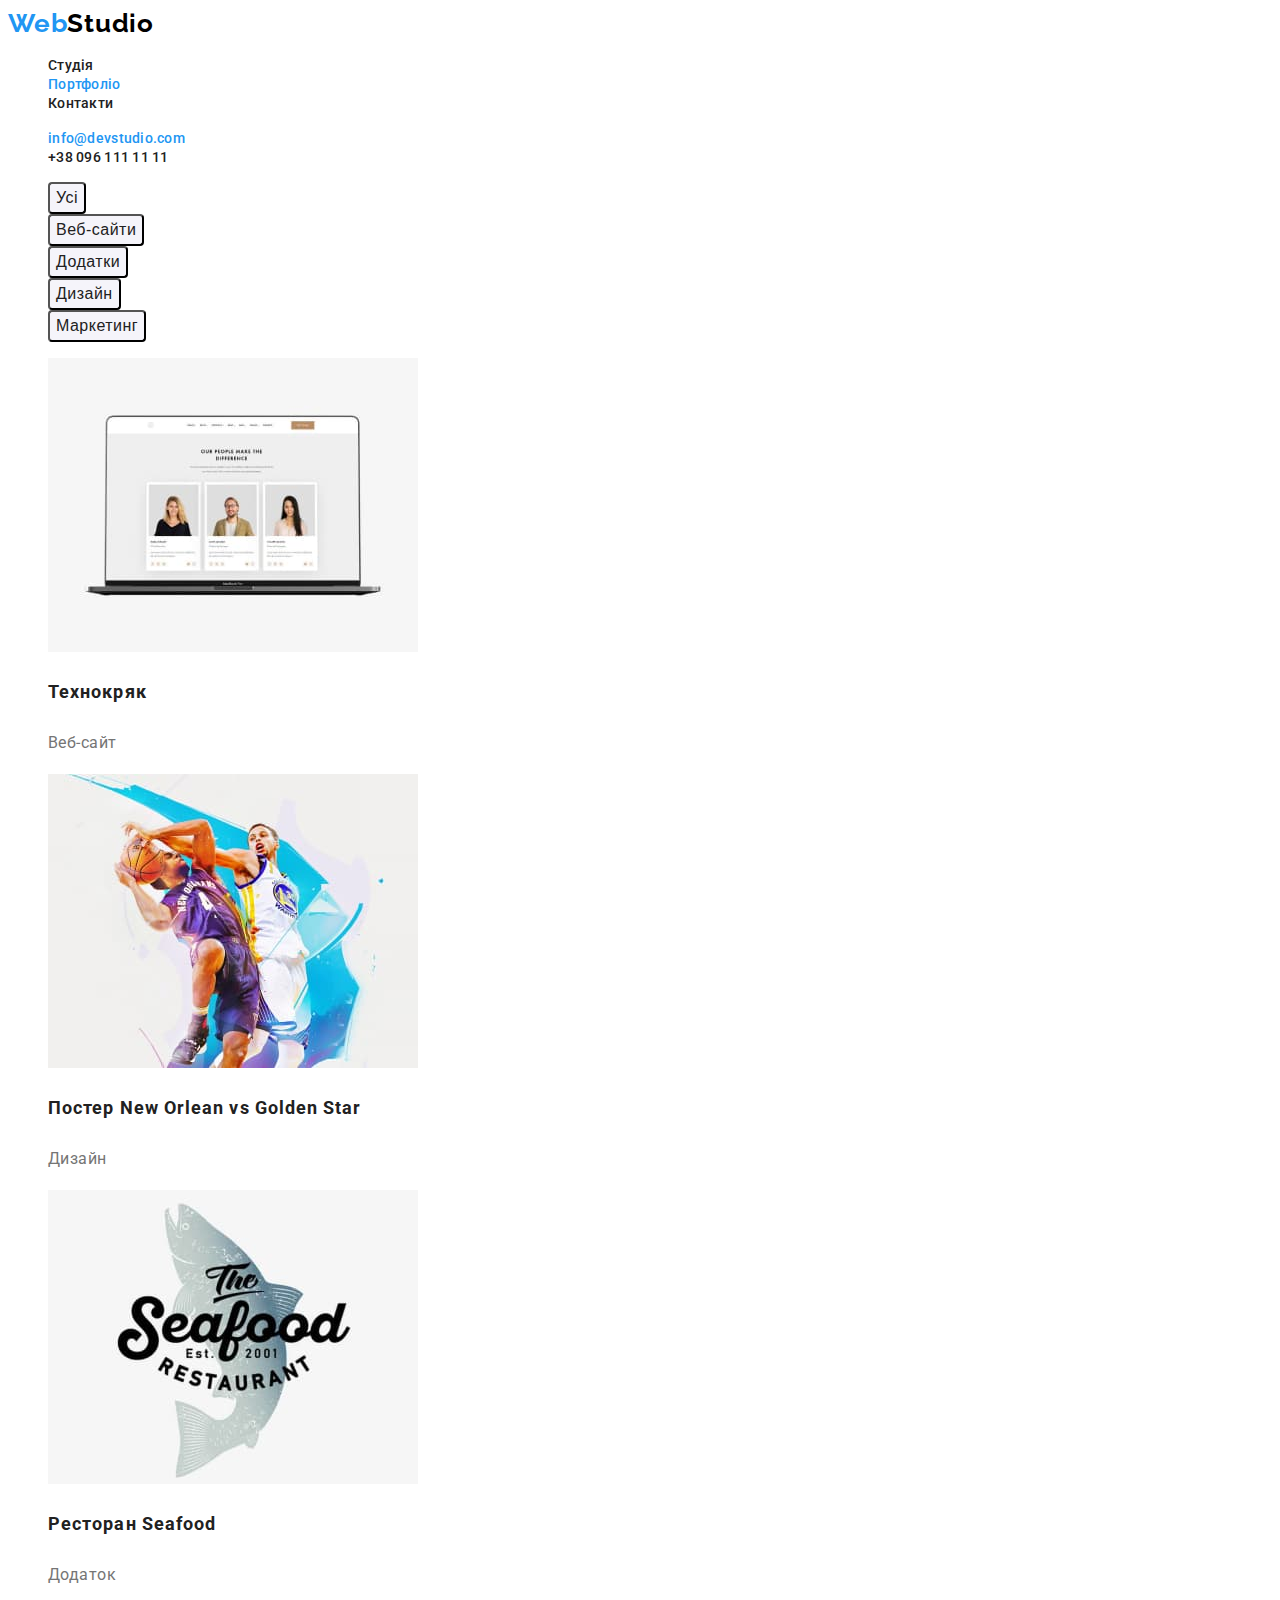
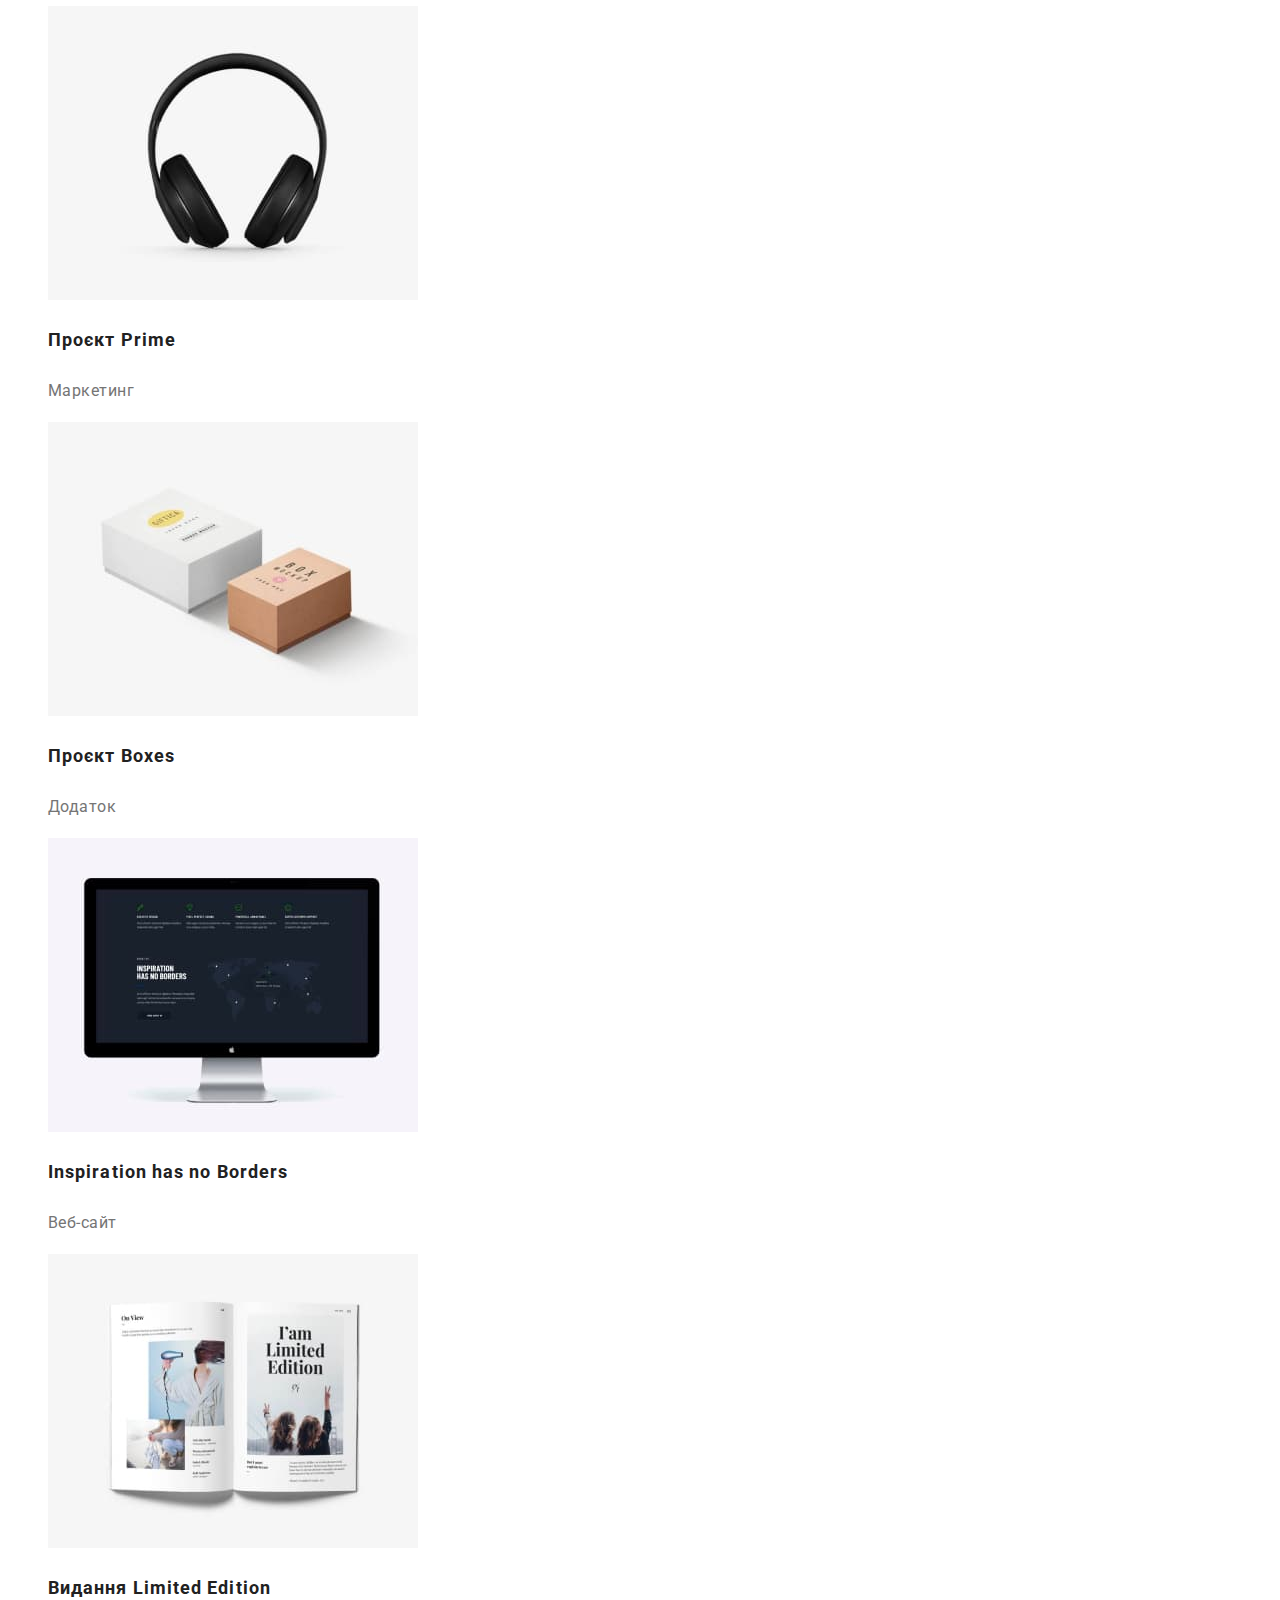
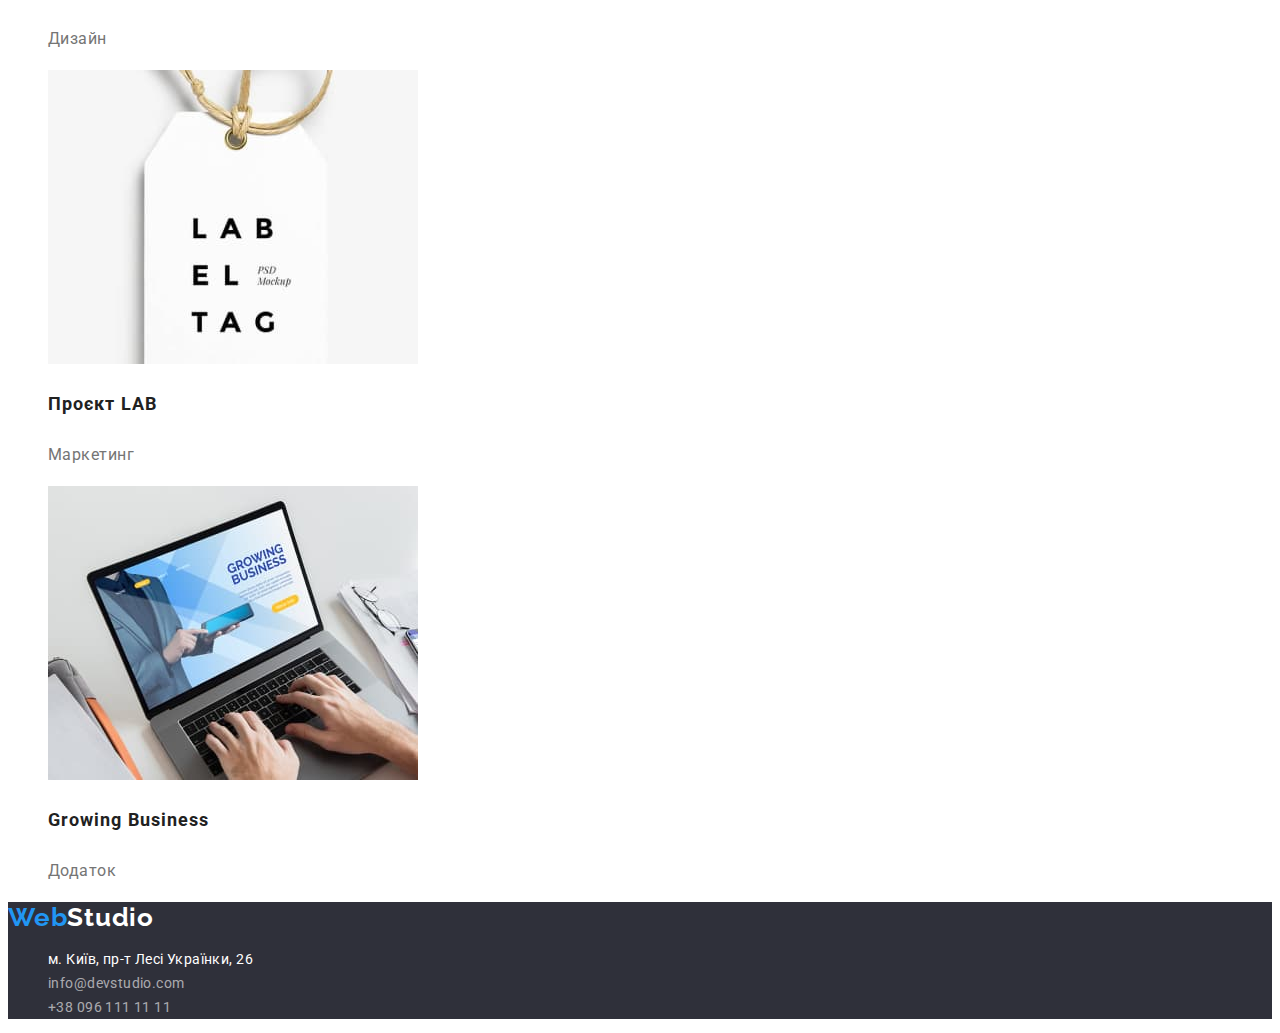
==== portfolio.html @ ca6c04b0 "1" ====
<!DOCTYPE html>
<html lang="uk">

<head>
    <meta charset="UTF-8" />
    <meta http-equiv="X-UA-Compatible" content="IE=edge" />
    <meta name="viewport" content="width=device-width, initial-scale=1.0" />
    <title lang="en">Portfolio</title>
    <link rel="stylesheet" href="./css/style.css">
    <link
        href="https://fonts.googleapis.com/css2?family=Raleway:wght@700&family=Roboto:wght@400;500;700;900&display=swap"
        rel="stylesheet">
</head>

<body class="body">
    <header>
        <!-- Верхня смуга з сторінками поштою і телефоном -->
        <nav>
            <a href="./index.html" class="web web-mod-bl link" lang="en"><span class="web-mod">Web</span>Studio</a>
            <ul class="no-marker">
                <li class="header-ul-studio"><a href="./index.html"
                        class="header-ul link">Студія</a></li>
                <li class="header-ul-portfolio "><a href="./portfolio.html" target="_blank" rel="noreferrer noopener"
                        class="header-ul header-ul-studio-email link">Портфоліо</a></li>
                <li class="header-ul-contacts"><a href="./contact" class="header-ul link">Контакти</a></li>
            </ul>
        </nav>

        <ul class="no-marker">
            <li class="header-ul-email"><a href="mailto:info@devstudio.com"
                    class="header-ul header-ul-studio-email link">info@devstudio.com</a></li>
            <li class="header-ul-tel"><a href="tel:+380961111111" class="header-ul link">+38 096 111 11 11</a></li>
        </ul>
    </header>

    <main>
        <!--Кнопки-->
        <section>
            <ul class="no-marker">
                <li>
                    <button type="button" class="buttons-portfolio"><span class="header-ul buttons-text">Усі</span></button>
                </li>

                <li>
                    <button type="button" class="buttons-portfolio"><span class="header-ul buttons-text">Веб-сайти</span></button>
                </li>

                <li>
                    <button type="button" class="buttons-portfolio"><span class="header-ul buttons-text">Додатки</span></button>
                </li>

                <li>
                    <button type="button" class="buttons-portfolio"><span class="header-ul buttons-text">Дизайн</span></button>
                </li>

                <li>
                    <button type="button" class="buttons-portfolio"><span class="header-ul buttons-text">Маркетинг</span></button>
                </li>
            </ul>

            <!--Роботи-->

            <ul class="no-marker">
                <li>
                    <img src="./images/1technokryak.jpg" alt="опис" width="370" height="294" />
                    <h3 class="h3-portfolio">Технокряк</h3>
                    <p class="p-portfolio">Веб-сайт</p>
                </li>
                <li>
                    <img src="./images/2poster.jpg" alt="" width="370" height="294" />
                    <h3 class="h3-portfolio">Постер New Orlean vs Golden Star</h3>
                    <p class="p-portfolio">Дизайн</p>
                </li>
                <li>
                    <img src="./images/3restaurant.jpg" alt="" width="370" height="294" />
                    <h3 class="h3-portfolio">Ресторан Seafood</h3>
                    <p class="p-portfolio">Додаток</p>
                </li>
                <li>
                    <img src="./images/4project.jpg" alt="" width="370" height="294" />
                    <h3 class="h3-portfolio">Проєкт Prime</h3>
                    <p class="p-portfolio">Маркетинг</p>
                </li>
                <li>
                    <img src="./images/5project2.jpg" alt="" width="370" height="294" />
                    <h3 class="h3-portfolio">Проєкт Boxes</h3>
                    <p class="p-portfolio">Додаток</p>
                </li>
                <li>
                    <img src="./images/6inspiration.jpg" alt="" width="370" height="294" />
                    <h3 class="h3-portfolio">Inspiration has no Borders</h3>
                    <p class="p-portfolio">Веб-сайт</p>
                </li>
                <li>
                    <img src="./images/7edition.jpg" alt="" width="370" height="294" />
                    <h3 class="h3-portfolio">Видання Limited Edition</h3>
                    <p class="p-portfolio">Дизайн</p>
                </li>
                <li>
                    <img src="./images/8project3.jpg" alt="" width="370" height="294" />
                    <h3 class="h3-portfolio">Проєкт LAB</h3>
                    <p class="p-portfolio">Маркетинг</p>
                </li>
                <li>
                    <img src="./images/9growingb.jpg" alt="" width="370" height="294" />
                    <h3 class="h3-portfolio">Growing Business</h3>
                    <p class="p-portfolio">Додаток</p>
                </li>
            </ul>
        </section>
    </main>

    <!--Футер, адреса, пошта, телефон-->
    <footer class="footer-all">
        <a href="./index.html" class="web web-mod-wh link" lang="en"><span class="web-mod">Web</span>Studio</a>
        <address>
            <ul class="footer-ul no-marker">
                <li>
                    <a href="https://goo.gl/maps/pK1fcHVHk3RpuPom9" target="_blank" rel="noreferrer noopener"
                        class="footer-ul-adress link">
                        м. Київ, пр-т Лесі Українки, 26
                    </a>
                </li>
                <li>
                    <a href="mailto:info@devstudio.com" class="footer-ul-email-tel link">info@devstudio.com</a>
                </li>
                <li>
                    <a href="tel:+380961111111" class="footer-ul-email-tel link">+38 096 111 11 11</a>
                </li>
            </ul>
        </address>
    </footer>
</body>

</html>
---- css/style.css ----
:root{
    --blue: #2196F3;
    --white: #FFFFFF;
    --black: rgba(0, 0, 0, 1);
    --grey: #212121;
    --lightGrey: #757575;
}
.body{
    background: var(--white);
    font-family: 'Roboto';
}


/*Без підкреслення*/
.link {
    text-decoration: none;
}

/*Мінус маркування*/
.no-marker{
    list-style-type: none;

}

/*Логотип*/
.web {
    font-family: 'Raleway';
    font-style: normal;
    font-weight: 700;
    font-size: 26px;
    line-height: 31px;
    letter-spacing: 0.03em;
}

/*Блакитна частина логотипу*/
.web-mod {
    color: var(--blue);
}

/*Чорна частина логотипу*/
.web-mod-bl {
    color: var(--black);
}

/*Біла частина логотипу*/
.web-mod-wh {
    color: rgba(255, 255, 255, 1);
}

/*Хедер списки*/
.header-ul {
    font-style: normal;
    font-weight: 500;
    font-size: 14px;
    line-height: 16px;
    letter-spacing: 0.02em;
    color: var(--grey);
}

/*Хедер студія*/
.header-ul-studio-email {
    color: var(--blue);
}


.header-ul-tel {
    color: var(--lightGrey);
}

.section-gray {
    background: #2F303A;
}
/* Ефективні рішення для вашого бізнесу */
.desigions {
    font-style: normal;
    font-weight: 900;
    font-size: 44px;
    line-height: 60px;
    text-align: center;
    letter-spacing: 0.06em;
    text-transform: uppercase;
    color: var(--white);
}
/* Кнопка */
.button-blue {
    background: var(--blue);
    box-shadow: 0px 4px 4px rgba(0, 0, 0, 0.15);
    border-radius: 4px;
}

/* Замовити послугу */
.button-text {
    font-style: normal;
    font-weight: 700;
    font-size: 16px;
    line-height: 30px;
    display: flex;
    align-items: center;
    text-align: center;
    letter-spacing: 0.06em;

    color: var(--white);
}





.visually-hidden {
    position: absolute;
    white-space: nowrap;
    width: 1px;
    height: 1px;
    overflow: hidden;
    border: 0;
    padding: 0;
    clip: rect(0 0 0 0);
    clip-path: inset(50%);
    margin: -1px;
}

.qualities{
    font-style: normal;
    font-weight: 700;
    font-size: 14px;
    line-height: 16px;
    letter-spacing: 0.03em;
    text-transform: uppercase;
    color: var(--grey);
}

.qualities-text{
    font-style: normal;
    font-weight: 400;
    font-size: 14px;
    line-height: 24px;
    letter-spacing: 0.03em;
    color: var(--lightGrey);
}

.h2-title{
    font-style: normal;
    font-weight: 700;
    font-size: 36px;
    line-height: 42px;
    text-align: center;
    letter-spacing: 0.03em;
    color: var(--grey);
}

.team-background{
    background: #F5F4FA;
}

.team{
    font-style: normal;
    font-size: 16px;
    line-height: 19px;
    text-align: center;
    letter-spacing: 0.03em;
}

.names-team{
    font-weight: 500;
    color: var(--grey);
}

.position-team{
    font-weight: 400;
    color: var(--lightGrey);
}

.footer-all{
    background: #2F303A;
}

.footer-ul{
    font-style: normal;
    font-weight: 400;
    font-size: 14px;
    line-height: 24px;
    letter-spacing: 0.03em;
}

.footer-ul-adress{
    color: var(--white);
}

.footer-ul-email-tel{
    color: rgba(255, 255, 255, 0.6);
}




.buttons-portfolio{
    background: #F5F4FA;
    border-radius: 4px;
}

.buttons-portfolio:focus{
    background: var(--blue);
}

.buttons-portfolio:hover {
    background: var(--blue);
}


.buttons-text{
    font-size: 16px;
    line-height: 26px;
    text-align: center;
    letter-spacing: 0.03em;
}

.h3-portfolio{
    font-style: normal;
    font-weight: 700;
    font-size: 18px;
    line-height: 36px;
    letter-spacing: 0.06em;
    color: var(--grey);
}

.p-portfolio{
    font-style: normal;
    font-weight: 400;
    font-size: 16px;
    line-height: 30px;
    letter-spacing: 0.03em;
    color: var(--lightGrey);
}
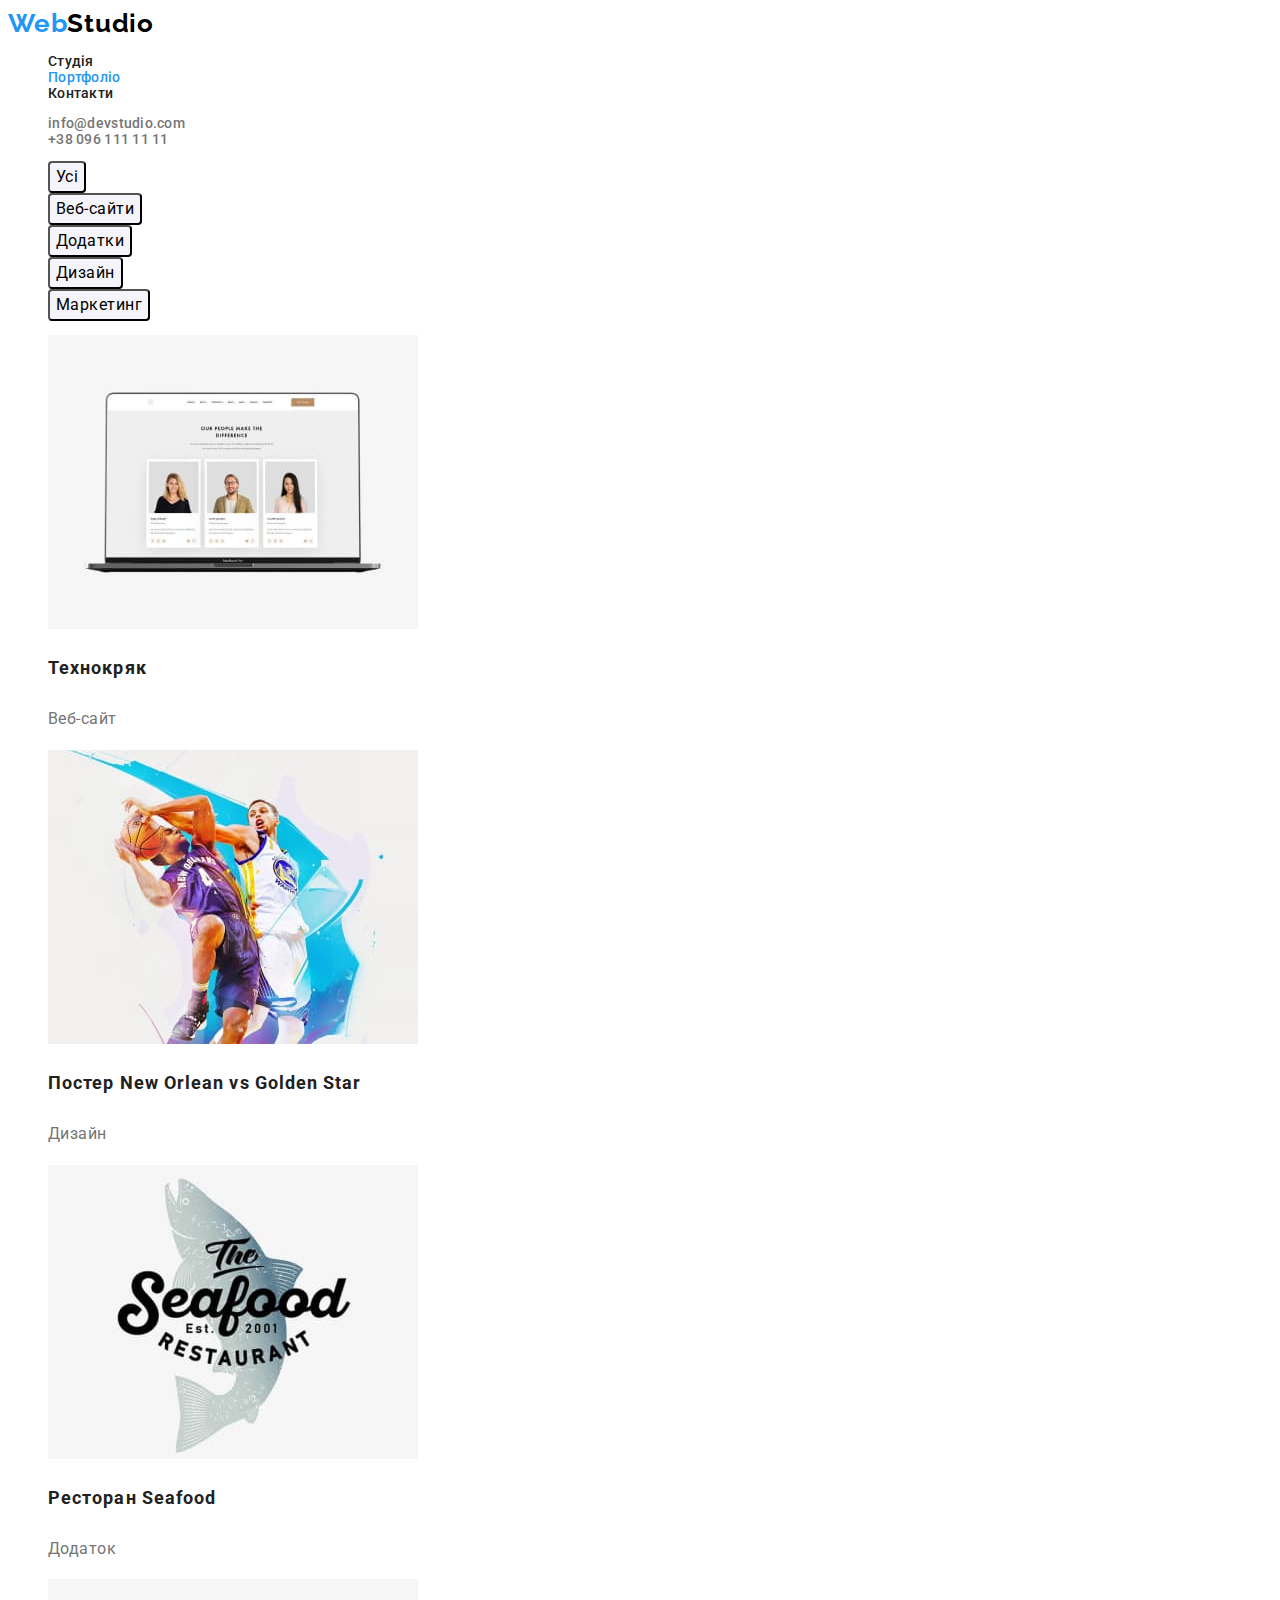
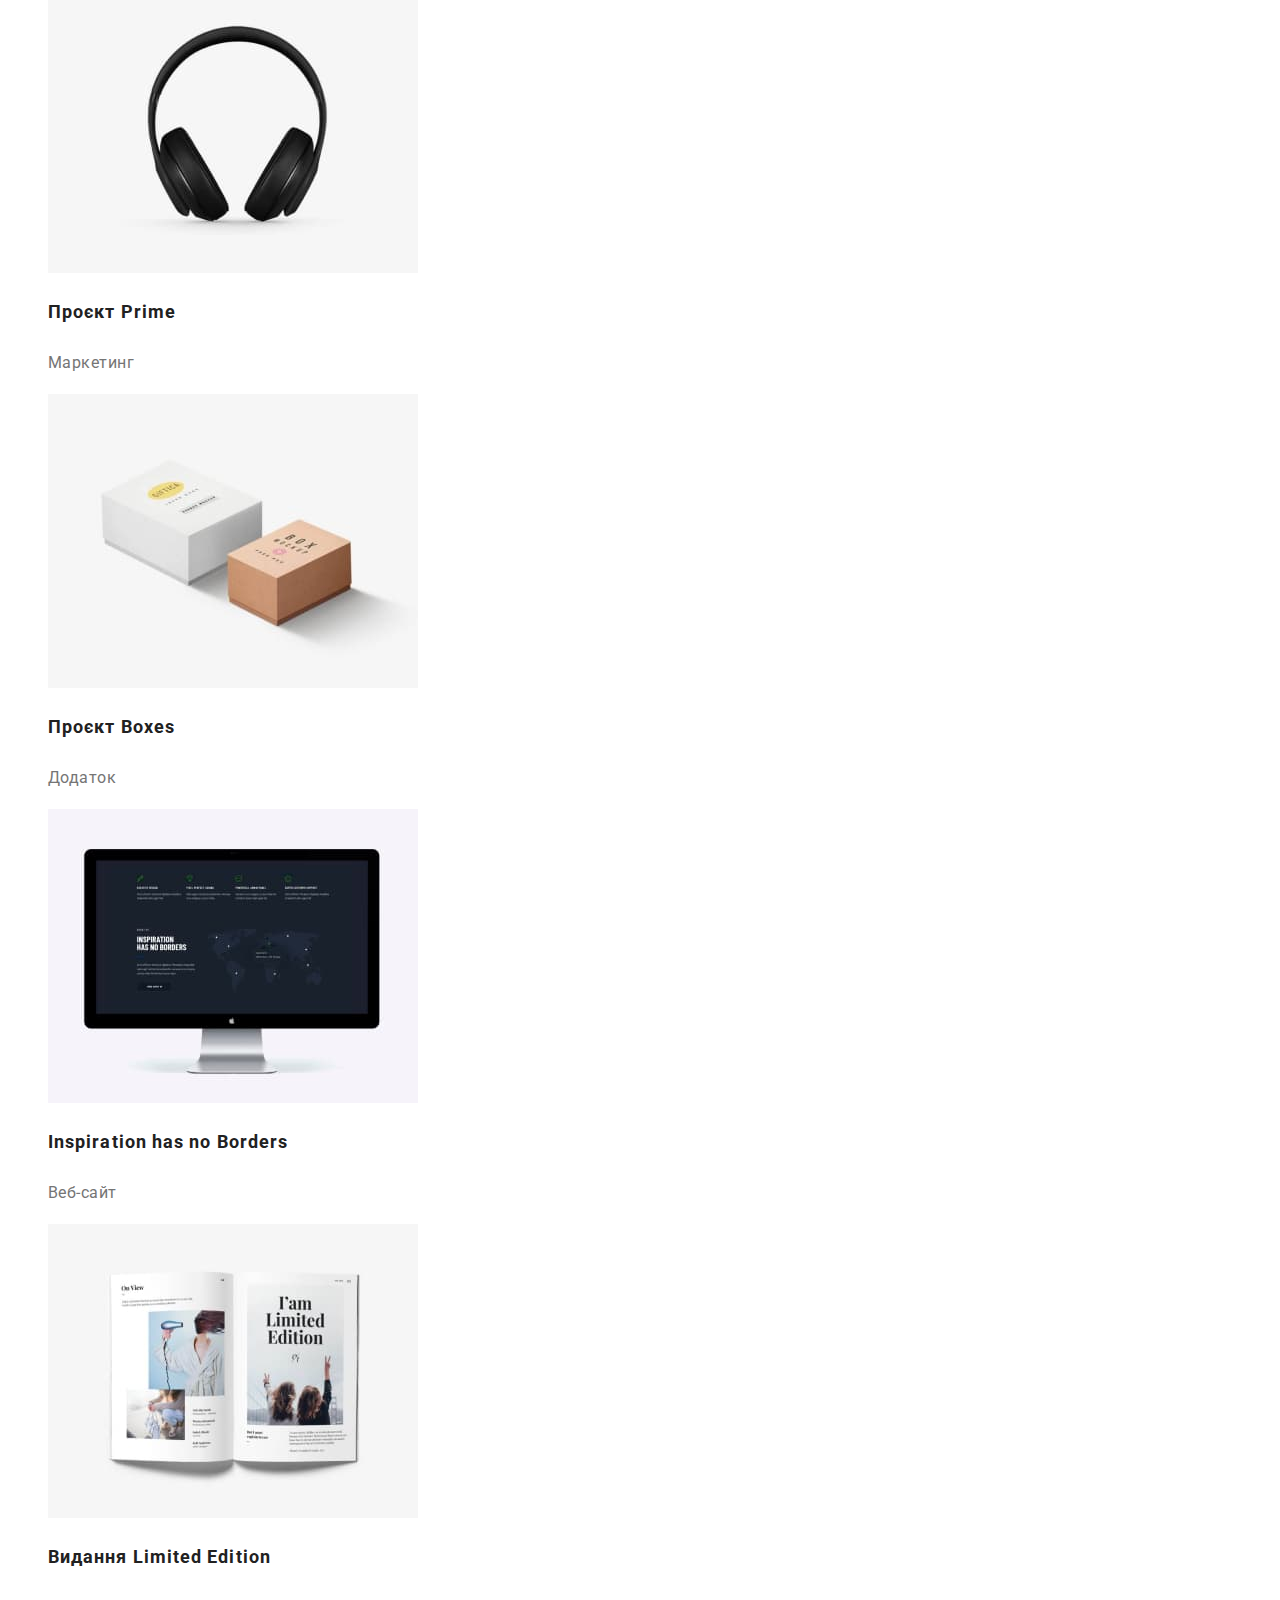
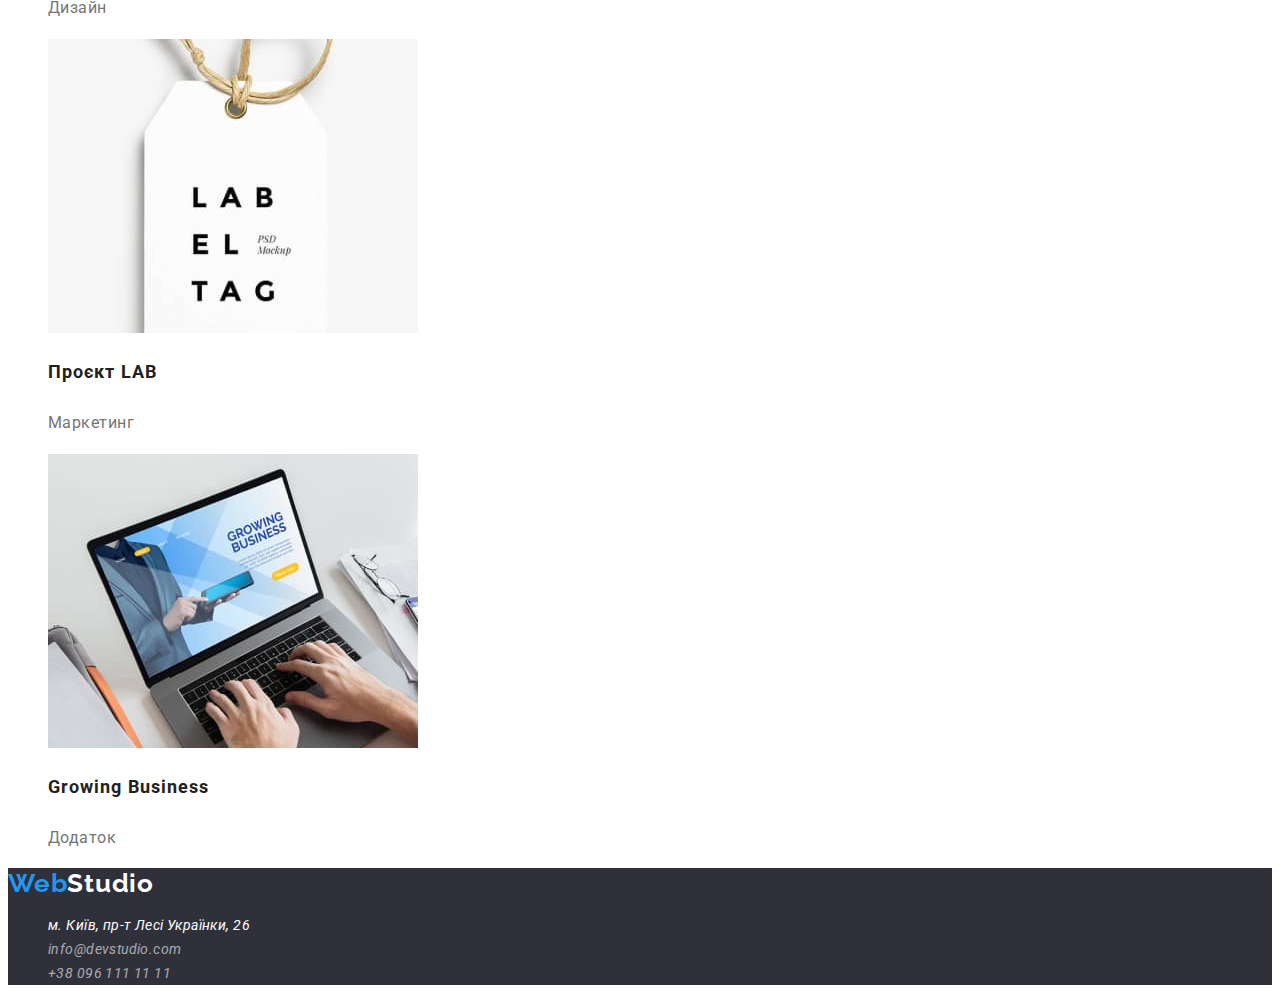
==== commit 173d5ad6: "Виправила помилки" ====
--- a/portfolio.html
+++ b/portfolio.html
@@ -12,120 +12,124 @@
         rel="stylesheet">
 </head>
 
-<body class="body">
+<body style=" 
+    font-family: 'Roboto'; 
+    font-size: 14px;
+    color: var(--grey);
+    background: var(--white);">
     <header>
         <!-- Верхня смуга з сторінками поштою і телефоном -->
         <nav>
-            <a href="./index.html" class="web web-mod-bl link" lang="en"><span class="web-mod">Web</span>Studio</a>
-            <ul class="no-marker">
-                <li class="header-ul-studio"><a href="./index.html"
-                        class="header-ul link">Студія</a></li>
-                <li class="header-ul-portfolio "><a href="./portfolio.html" target="_blank" rel="noreferrer noopener"
-                        class="header-ul header-ul-studio-email link">Портфоліо</a></li>
-                <li class="header-ul-contacts"><a href="./contact" class="header-ul link">Контакти</a></li>
+            <a href="./index.html" class="logo black link" lang="en"><span class="blue">Web</span>Studio</a>
+            <ul class="nav-list">
+                <li><a href="./index.html" class="nav-item grey link">Студія</a></li>
+                <li><a href="./portfolio.html" rel="noreferrer noopener" class="nav-item blue link">Портфоліо</a></li>
+                <li><a href="./contact" class="nav-item grey link">Контакти</a></li>
             </ul>
         </nav>
-
-        <ul class="no-marker">
-            <li class="header-ul-email"><a href="mailto:info@devstudio.com"
-                    class="header-ul header-ul-studio-email link">info@devstudio.com</a></li>
-            <li class="header-ul-tel"><a href="tel:+380961111111" class="header-ul link">+38 096 111 11 11</a></li>
+    
+        <ul class="nav-list">
+            <li><a href="mailto:info@devstudio.com" class="nav-item light-grey link">info@devstudio.com</a></li>
+            <li><a href="tel:+380961111111" class="nav-item light-grey link">+38 096 111 11 11</a></li>
         </ul>
     </header>
 
     <main>
-        <!--Кнопки-->
         <section>
-            <ul class="no-marker">
+
+            <!--Кнопки-->
+
+            <h1 class="visually-hidden">Фільтри</h1>
+            <ul class="nav-list">
                 <li>
-                    <button type="button" class="buttons-portfolio"><span class="header-ul buttons-text">Усі</span></button>
+                    <button type="button" class="buttons-portfolio"><span class="buttons-text">Усі</span></button>
                 </li>
 
                 <li>
-                    <button type="button" class="buttons-portfolio"><span class="header-ul buttons-text">Веб-сайти</span></button>
+                    <button type="button" class="buttons-portfolio"><span class="buttons-text">Веб-сайти</span></button>
                 </li>
 
                 <li>
-                    <button type="button" class="buttons-portfolio"><span class="header-ul buttons-text">Додатки</span></button>
+                    <button type="button" class="buttons-portfolio"><span class="buttons-text">Додатки</span></button>
                 </li>
 
                 <li>
-                    <button type="button" class="buttons-portfolio"><span class="header-ul buttons-text">Дизайн</span></button>
+                    <button type="button" class="buttons-portfolio"><span class="buttons-text">Дизайн</span></button>
                 </li>
 
                 <li>
-                    <button type="button" class="buttons-portfolio"><span class="header-ul buttons-text">Маркетинг</span></button>
+                    <button type="button" class="buttons-portfolio"><span class="buttons-text">Маркетинг</span></button>
                 </li>
             </ul>
 
             <!--Роботи-->
 
-            <ul class="no-marker">
+            <ul class="nav-list">
                 <li>
                     <img src="./images/1technokryak.jpg" alt="опис" width="370" height="294" />
-                    <h3 class="h3-portfolio">Технокряк</h3>
-                    <p class="p-portfolio">Веб-сайт</p>
+                    <h3 class="portfolio-title">Технокряк</h3>
+                    <p class="portfolio-type">Веб-сайт</p>
                 </li>
                 <li>
                     <img src="./images/2poster.jpg" alt="" width="370" height="294" />
-                    <h3 class="h3-portfolio">Постер New Orlean vs Golden Star</h3>
-                    <p class="p-portfolio">Дизайн</p>
+                    <h3 class="portfolio-title">Постер New Orlean vs Golden Star</h3>
+                    <p class="portfolio-type">Дизайн</p>
                 </li>
                 <li>
                     <img src="./images/3restaurant.jpg" alt="" width="370" height="294" />
-                    <h3 class="h3-portfolio">Ресторан Seafood</h3>
-                    <p class="p-portfolio">Додаток</p>
+                    <h3 class="portfolio-title">Ресторан Seafood</h3>
+                    <p class="portfolio-type">Додаток</p>
                 </li>
                 <li>
                     <img src="./images/4project.jpg" alt="" width="370" height="294" />
-                    <h3 class="h3-portfolio">Проєкт Prime</h3>
-                    <p class="p-portfolio">Маркетинг</p>
+                    <h3 class="portfolio-title">Проєкт Prime</h3>
+                    <p class="portfolio-type">Маркетинг</p>
                 </li>
                 <li>
                     <img src="./images/5project2.jpg" alt="" width="370" height="294" />
-                    <h3 class="h3-portfolio">Проєкт Boxes</h3>
-                    <p class="p-portfolio">Додаток</p>
+                    <h3 class="portfolio-title">Проєкт Boxes</h3>
+                    <p class="portfolio-type">Додаток</p>
                 </li>
                 <li>
                     <img src="./images/6inspiration.jpg" alt="" width="370" height="294" />
-                    <h3 class="h3-portfolio">Inspiration has no Borders</h3>
-                    <p class="p-portfolio">Веб-сайт</p>
+                    <h3 class="portfolio-title">Inspiration has no Borders</h3>
+                    <p class="portfolio-type">Веб-сайт</p>
                 </li>
                 <li>
                     <img src="./images/7edition.jpg" alt="" width="370" height="294" />
-                    <h3 class="h3-portfolio">Видання Limited Edition</h3>
-                    <p class="p-portfolio">Дизайн</p>
+                    <h3 class="portfolio-title">Видання Limited Edition</h3>
+                    <p class="portfolio-type">Дизайн</p>
                 </li>
                 <li>
                     <img src="./images/8project3.jpg" alt="" width="370" height="294" />
-                    <h3 class="h3-portfolio">Проєкт LAB</h3>
-                    <p class="p-portfolio">Маркетинг</p>
+                    <h3 class="portfolio-title">Проєкт LAB</h3>
+                    <p class="portfolio-type">Маркетинг</p>
                 </li>
                 <li>
                     <img src="./images/9growingb.jpg" alt="" width="370" height="294" />
-                    <h3 class="h3-portfolio">Growing Business</h3>
-                    <p class="p-portfolio">Додаток</p>
+                    <h3 class="portfolio-title">Growing Business</h3>
+                    <p class="portfolio-type">Додаток</p>
                 </li>
             </ul>
         </section>
     </main>
 
     <!--Футер, адреса, пошта, телефон-->
-    <footer class="footer-all">
-        <a href="./index.html" class="web web-mod-wh link" lang="en"><span class="web-mod">Web</span>Studio</a>
+    <footer class="footer">
+        <a href="./index.html" class="logo white link" lang="en"><span class="blue">Web</span>Studio</a>
         <address>
-            <ul class="footer-ul no-marker">
+            <ul class="nav-list">
                 <li>
                     <a href="https://goo.gl/maps/pK1fcHVHk3RpuPom9" target="_blank" rel="noreferrer noopener"
-                        class="footer-ul-adress link">
+                        class="footer-item white link">
                         м. Київ, пр-т Лесі Українки, 26
                     </a>
                 </li>
                 <li>
-                    <a href="mailto:info@devstudio.com" class="footer-ul-email-tel link">info@devstudio.com</a>
+                    <a href="mailto:info@devstudio.com" class="footer-item weird-grey link">info@devstudio.com</a>
                 </li>
                 <li>
-                    <a href="tel:+380961111111" class="footer-ul-email-tel link">+38 096 111 11 11</a>
+                    <a href="tel:+380961111111" class="footer-item weird-grey link">+38 096 111 11 11</a>
                 </li>
             </ul>
         </address>
--- a/css/style.css
+++ b/css/style.css
@@ -1,88 +1,94 @@
+
+/*Змінні з кольорами*/
 :root{
     --blue: #2196F3;
     --white: #FFFFFF;
+    --darkerWhite: #F5F4FA;
     --black: rgba(0, 0, 0, 1);
+    --backGrey: #2F303A;
     --grey: #212121;
     --lightGrey: #757575;
-}
-.body{
-    background: var(--white);
-    font-family: 'Roboto';
-}
-
-
-/*Без підкреслення*/
+    --weirdGrey: rgba(255, 255, 255, 0.6);
+}
+
+/*Лінки без підкреслення*/
 .link {
     text-decoration: none;
 }
 
+/*Лінки при наведенні стають блакитними*/
+.link:hover, .link:focus {
+    color: var(--blue);
+}
+
 /*Мінус маркування*/
-.no-marker{
+.nav-list{
     list-style-type: none;
-
+}
+
+/*Блакитний колір*/
+.blue {
+    color: var(--blue);
+}
+
+/*Світлий сірий колір*/
+.light-grey {
+    color: var(--lightGrey);
+}
+
+/*Сірий колір*/
+.grey {
+    color: var(--grey);
+}
+
+/*Дивний сірий колір*/
+.weird-grey {
+    color: var(--weirdGrey);
+}
+
+/*Чорна частина логотипу*/
+.black {
+    color: var(--black);
+}
+
+/*Біла частина логотипу*/
+.white {
+    color: var(--white);
+}
+
+/*Хедер списки*/
+.nav-item {
+    font-weight: 500;
+    line-height: 16px;
+    letter-spacing: 0.02em;
 }
 
 /*Логотип*/
-.web {
+.logo {
     font-family: 'Raleway';
-    font-style: normal;
     font-weight: 700;
     font-size: 26px;
     line-height: 31px;
     letter-spacing: 0.03em;
 }
 
-/*Блакитна частина логотипу*/
-.web-mod {
-    color: var(--blue);
-}
-
-/*Чорна частина логотипу*/
-.web-mod-bl {
-    color: var(--black);
-}
-
-/*Біла частина логотипу*/
-.web-mod-wh {
-    color: rgba(255, 255, 255, 1);
-}
-
-/*Хедер списки*/
-.header-ul {
-    font-style: normal;
-    font-weight: 500;
-    font-size: 14px;
-    line-height: 16px;
-    letter-spacing: 0.02em;
-    color: var(--grey);
-}
-
-/*Хедер студія*/
-.header-ul-studio-email {
-    color: var(--blue);
-}
-
-
-.header-ul-tel {
-    color: var(--lightGrey);
-}
-
-.section-gray {
-    background: #2F303A;
-}
+/*Сіра частина з кнопкою колір*/
+.hero {
+    background: var(--backGrey);
+}
+
 /* Ефективні рішення для вашого бізнесу */
-.desigions {
-    font-style: normal;
+.hero-title {
     font-weight: 900;
     font-size: 44px;
     line-height: 60px;
     text-align: center;
     letter-spacing: 0.06em;
     text-transform: uppercase;
-    color: var(--white);
-}
+}
+
 /* Кнопка */
-.button-blue {
+.button {
     background: var(--blue);
     box-shadow: 0px 4px 4px rgba(0, 0, 0, 0.15);
     border-radius: 4px;
@@ -90,22 +96,16 @@
 
 /* Замовити послугу */
 .button-text {
-    font-style: normal;
-    font-weight: 700;
-    font-size: 16px;
-    line-height: 30px;
+    font-weight: 700;
+    font-size: 16px;
+    line-height: 1.865;
     display: flex;
     align-items: center;
     text-align: center;
     letter-spacing: 0.06em;
-
-    color: var(--white);
-}
-
-
-
-
-
+}
+
+/*Приховані заголовки*/
 .visually-hidden {
     position: absolute;
     white-space: nowrap;
@@ -119,115 +119,100 @@
     margin: -1px;
 }
 
-.qualities{
-    font-style: normal;
-    font-weight: 700;
-    font-size: 14px;
+/*Заголовки якості*/
+.qualities-title {
+    font-weight: 700;
     line-height: 16px;
     letter-spacing: 0.03em;
     text-transform: uppercase;
-    color: var(--grey);
-}
-
+}
+
+/*Текст якості*/
 .qualities-text{
-    font-style: normal;
-    font-weight: 400;
-    font-size: 14px;
     line-height: 24px;
     letter-spacing: 0.03em;
     color: var(--lightGrey);
 }
 
-.h2-title{
-    font-style: normal;
+/*Заголовки секцій*/
+.section-title{
     font-weight: 700;
     font-size: 36px;
     line-height: 42px;
     text-align: center;
     letter-spacing: 0.03em;
-    color: var(--grey);
-}
-
-.team-background{
-    background: #F5F4FA;
-}
-
+}
+
+/*Наша команда секція*/
+.section-team{
+    background: var(--darkerWhite);
+}
+
+/*Наша команда текст загальний*/
 .team{
-    font-style: normal;
-    font-size: 16px;
-    line-height: 19px;
-    text-align: center;
-    letter-spacing: 0.03em;
-}
-
-.names-team{
+    font-size: 16px;
+    line-height: 1.1875;
+    text-align: center;
+    letter-spacing: 0.03em;
+}
+
+/*Імена команди*/
+.team-names{
     font-weight: 500;
-    color: var(--grey);
-}
-
-.position-team{
+}
+
+/*Посади команди*/
+.team-position{
     font-weight: 400;
     color: var(--lightGrey);
 }
 
-.footer-all{
-    background: #2F303A;
-}
-
-.footer-ul{
-    font-style: normal;
-    font-weight: 400;
-    font-size: 14px;
+/*Футер*/
+.footer{
+    background: var(--backGrey);
+}
+
+/*Адреса імейл телефон футер*/
+.footer-item{
     line-height: 24px;
     letter-spacing: 0.03em;
 }
 
-.footer-ul-adress{
+/*Кнопки в портфоліо фільтри*/
+.buttons-portfolio{
+    background: var(--darkerWhite);
+    border-radius: 4px;
+    font-family: inherit;
+}
+
+/*Кнопки в портфоліо фільтри при наведенні*/
+.buttons-portfolio:focus, .buttons-portfolio:hover{
+    background: var(--blue);
     color: var(--white);
-}
-
-.footer-ul-email-tel{
-    color: rgba(255, 255, 255, 0.6);
-}
-
-
-
-
-.buttons-portfolio{
-    background: #F5F4FA;
-    border-radius: 4px;
-}
-
-.buttons-portfolio:focus{
-    background: var(--blue);
-}
-
-.buttons-portfolio:hover {
-    background: var(--blue);
-}
-
-
+    cursor: pointer;
+}
+
+/*Кнопки в портфоліо фільтри Текст*/
 .buttons-text{
     font-size: 16px;
-    line-height: 26px;
-    text-align: center;
-    letter-spacing: 0.03em;
-}
-
-.h3-portfolio{
-    font-style: normal;
+    line-height: 1.625;
+    text-align: center;
+    letter-spacing: 0.03em;
+}
+
+/*Заголовки портфоліо*/
+.portfolio-title{
     font-weight: 700;
     font-size: 18px;
-    line-height: 36px;
+    line-height: 2;
     letter-spacing: 0.06em;
     color: var(--grey);
 }
 
-.p-portfolio{
-    font-style: normal;
-    font-weight: 400;
-    font-size: 16px;
-    line-height: 30px;
+/*Портфоліо тип*/
+.portfolio-type{
+    font-size: 16px;
+    line-height: 1.865;
     letter-spacing: 0.03em;
     color: var(--lightGrey);
 }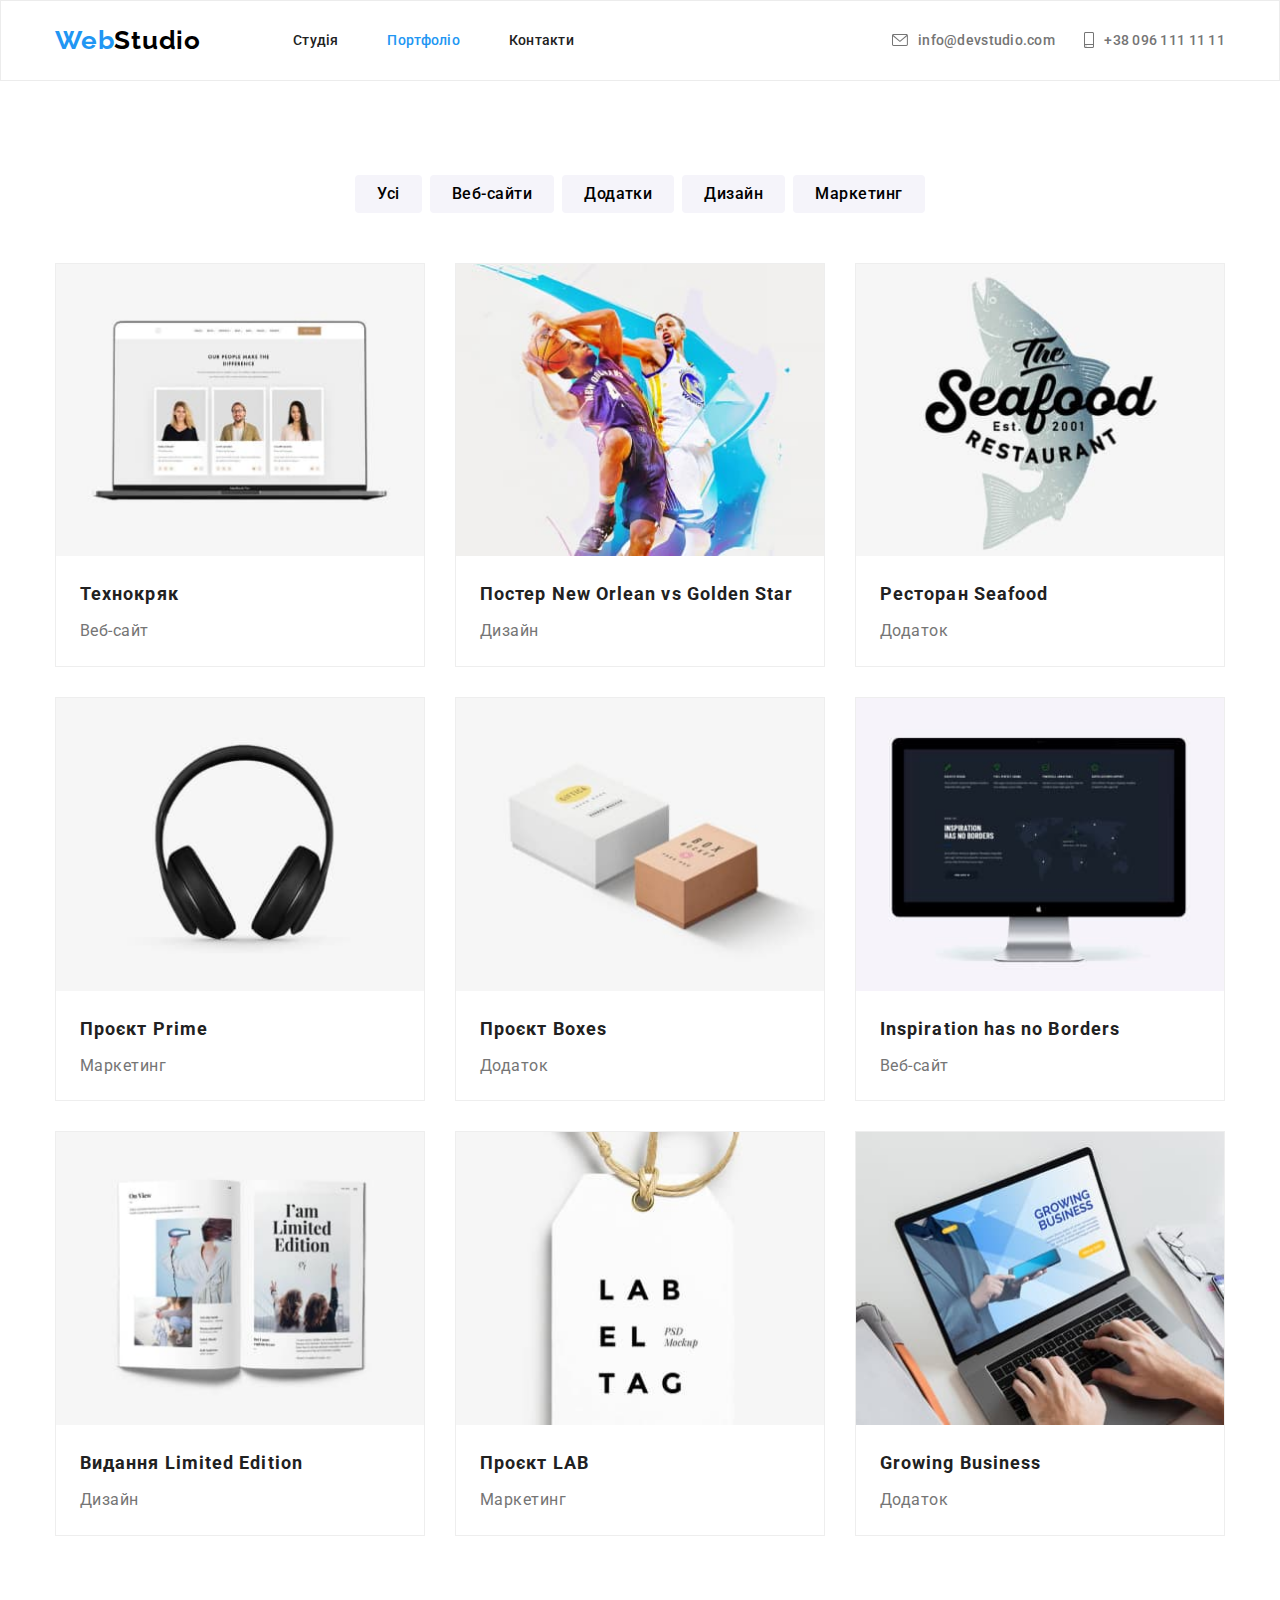
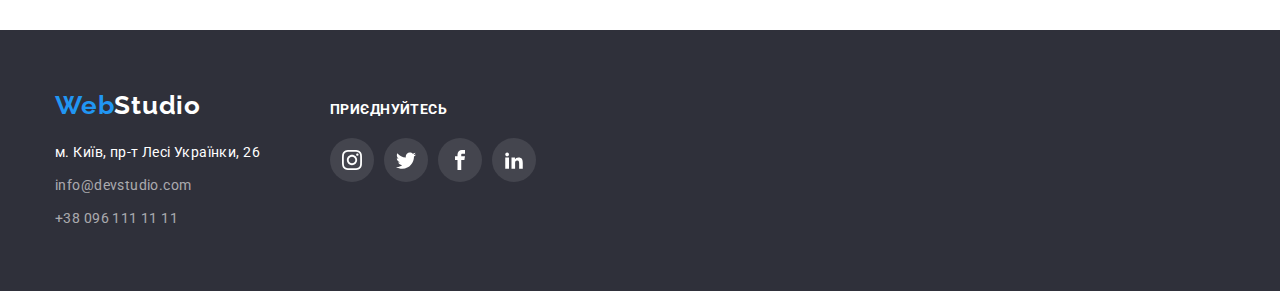
==== commit 3a29d693: "HW4" ====
--- a/portfolio.html
+++ b/portfolio.html
@@ -1,139 +1,254 @@
 <!DOCTYPE html>
 <html lang="uk">
-
-<head>
+  <head>
     <meta charset="UTF-8" />
     <meta http-equiv="X-UA-Compatible" content="IE=edge" />
     <meta name="viewport" content="width=device-width, initial-scale=1.0" />
     <title lang="en">Portfolio</title>
-    <link rel="stylesheet" href="./css/style.css">
     <link
-        href="https://fonts.googleapis.com/css2?family=Raleway:wght@700&family=Roboto:wght@400;500;700;900&display=swap"
-        rel="stylesheet">
-</head>
-
-<body style=" 
-    font-family: 'Roboto'; 
-    font-size: 14px;
-    color: var(--grey);
-    background: var(--white);">
-    <header>
-        <!-- Верхня смуга з сторінками поштою і телефоном -->
-        <nav>
-            <a href="./index.html" class="logo black link" lang="en"><span class="blue">Web</span>Studio</a>
-            <ul class="nav-list">
-                <li><a href="./index.html" class="nav-item grey link">Студія</a></li>
-                <li><a href="./portfolio.html" rel="noreferrer noopener" class="nav-item blue link">Портфоліо</a></li>
-                <li><a href="./contact" class="nav-item grey link">Контакти</a></li>
-            </ul>
+      rel="stylesheet"
+      href="https://cdnjs.cloudflare.com/ajax/libs/modern-normalize/1.0.0/modern-normalize.min.css"
+    />
+    <link rel="stylesheet" href="./css/style.css" />
+    <link
+      href="https://fonts.googleapis.com/css2?family=Raleway:wght@700&family=Roboto:wght@400;500;700;900&display=swap"
+      rel="stylesheet"
+    />
+  </head>
+
+  <body>
+    <header class="header">
+      <!-- Верхня смуга з сторінками поштою і телефоном -->
+      <div class="container header-container">
+        <nav class="nav-container">
+          <a href="./index.html" class="logo black link logo-header" lang="en"><span class="contrast">Web</span>Studio</a>
+          <ul class="nav-list header-container pages">
+            <li>
+              <a href="./index.html" class="nav-item grey link">Студія</a>
+            </li>
+            <li>
+              <a href="./portfolio.html" rel="noreferrer noopener" class="nav-item contrast link">Портфоліо</a>
+            </li>
+            <li>
+              <a href="./contact" class="nav-item grey link">Контакти</a>
+            </li>
+          </ul>
         </nav>
     
-        <ul class="nav-list">
-            <li><a href="mailto:info@devstudio.com" class="nav-item light-grey link">info@devstudio.com</a></li>
-            <li><a href="tel:+380961111111" class="nav-item light-grey link">+38 096 111 11 11</a></li>
+        <ul class="nav-list header-container adress">
+          <li>
+            <a href="mailto:info@devstudio.com" class="nav-item light-grey link header-contacts"><svg class="header_icons"
+                width="16" height="12">
+                <use href="./images/icons.svg#icon-mail_icon"></use>
+              </svg>info@devstudio.com</a>
+          </li>
+          <li>
+            <a href="tel:+380961111111" class="nav-item light-grey link header-contacts"><svg class="header_icons"
+                width="10" height="16">
+                <use href="./images/icons.svg#icon-tel_icon"></use>
+              </svg>+38 096 111 11 11</a>
+          </li>
         </ul>
+      </div>
     </header>
 
     <main>
-        <section>
-
-            <!--Кнопки-->
-
-            <h1 class="visually-hidden">Фільтри</h1>
-            <ul class="nav-list">
-                <li>
-                    <button type="button" class="buttons-portfolio"><span class="buttons-text">Усі</span></button>
-                </li>
-
-                <li>
-                    <button type="button" class="buttons-portfolio"><span class="buttons-text">Веб-сайти</span></button>
-                </li>
-
-                <li>
-                    <button type="button" class="buttons-portfolio"><span class="buttons-text">Додатки</span></button>
-                </li>
-
-                <li>
-                    <button type="button" class="buttons-portfolio"><span class="buttons-text">Дизайн</span></button>
-                </li>
-
-                <li>
-                    <button type="button" class="buttons-portfolio"><span class="buttons-text">Маркетинг</span></button>
-                </li>
-            </ul>
-
-            <!--Роботи-->
-
-            <ul class="nav-list">
-                <li>
-                    <img src="./images/1technokryak.jpg" alt="опис" width="370" height="294" />
-                    <h3 class="portfolio-title">Технокряк</h3>
-                    <p class="portfolio-type">Веб-сайт</p>
-                </li>
-                <li>
-                    <img src="./images/2poster.jpg" alt="" width="370" height="294" />
-                    <h3 class="portfolio-title">Постер New Orlean vs Golden Star</h3>
-                    <p class="portfolio-type">Дизайн</p>
-                </li>
-                <li>
-                    <img src="./images/3restaurant.jpg" alt="" width="370" height="294" />
-                    <h3 class="portfolio-title">Ресторан Seafood</h3>
-                    <p class="portfolio-type">Додаток</p>
-                </li>
-                <li>
-                    <img src="./images/4project.jpg" alt="" width="370" height="294" />
-                    <h3 class="portfolio-title">Проєкт Prime</h3>
-                    <p class="portfolio-type">Маркетинг</p>
-                </li>
-                <li>
-                    <img src="./images/5project2.jpg" alt="" width="370" height="294" />
-                    <h3 class="portfolio-title">Проєкт Boxes</h3>
-                    <p class="portfolio-type">Додаток</p>
-                </li>
-                <li>
-                    <img src="./images/6inspiration.jpg" alt="" width="370" height="294" />
-                    <h3 class="portfolio-title">Inspiration has no Borders</h3>
-                    <p class="portfolio-type">Веб-сайт</p>
-                </li>
-                <li>
-                    <img src="./images/7edition.jpg" alt="" width="370" height="294" />
-                    <h3 class="portfolio-title">Видання Limited Edition</h3>
-                    <p class="portfolio-type">Дизайн</p>
-                </li>
-                <li>
-                    <img src="./images/8project3.jpg" alt="" width="370" height="294" />
-                    <h3 class="portfolio-title">Проєкт LAB</h3>
-                    <p class="portfolio-type">Маркетинг</p>
-                </li>
-                <li>
-                    <img src="./images/9growingb.jpg" alt="" width="370" height="294" />
-                    <h3 class="portfolio-title">Growing Business</h3>
-                    <p class="portfolio-type">Додаток</p>
-                </li>
-            </ul>
-        </section>
+      <section class="section">
+        <div class="container">
+          <!--Кнопки-->
+          <h1 class="visually-hidden">Фільтри</h1>
+          <ul class="nav-list portfolio-indentation-button">
+            <li class="">
+              <button type="button" class="buttons-portfolio">
+                <span class="buttons-text">Усі</span>
+              </button>
+            </li>
+
+            <li class="portfolio-buttons">
+              <button type="button" class="buttons-portfolio">
+                <span class="buttons-text">Веб-сайти</span>
+              </button>
+            </li>
+
+            <li class="portfolio-buttons">
+              <button type="button" class="buttons-portfolio">
+                <span class="buttons-text">Додатки</span>
+              </button>
+            </li>
+
+            <li class="portfolio-buttons">
+              <button type="button" class="buttons-portfolio">
+                <span class="buttons-text">Дизайн</span>
+              </button>
+            </li>
+
+            <li class="portfolio-buttons">
+              <button type="button" class="buttons-portfolio">
+                <span class="buttons-text">Маркетинг</span>
+              </button>
+            </li>
+          </ul>
+
+          <!--Роботи-->
+          <ul class="project-list">
+            <li class="portfolio-list">
+              <img
+                src="./images/1technokryak.jpg"
+                alt="опис"
+                width="370"
+                height="294"
+              />
+              <div class="portfolio-indentation-text">
+                <h3 class="portfolio-title">Технокряк</h3>
+                <p class="portfolio-type">Веб-сайт</p>
+              </div>
+            </li>
+            <li class="portfolio-list">
+              <img src="./images/2poster.jpg" alt="" width="370" height="294" />
+              <div class="portfolio-indentation-text">
+                <h3 class="portfolio-title">
+                  Постер New Orlean vs Golden Star
+                </h3>
+                <p class="portfolio-type">Дизайн</p>
+              </div>
+            </li>
+            <li class="portfolio-list">
+              <img
+                src="./images/3restaurant.jpg"
+                alt=""
+                width="370"
+                height="294"
+              />
+              <div class="portfolio-indentation-text">
+                <h3 class="portfolio-title">Ресторан Seafood</h3>
+                <p class="portfolio-type">Додаток</p>
+              </div>
+            </li>
+            <li class="portfolio-list">
+              <img
+                src="./images/4project.jpg"
+                alt=""
+                width="370"
+                height="294"
+              />
+              <div class="portfolio-indentation-text">
+                <h3 class="portfolio-title">Проєкт Prime</h3>
+                <p class="portfolio-type">Маркетинг</p>
+              </div>
+            </li>
+            <li class="portfolio-list">
+              <img
+                src="./images/5project2.jpg"
+                alt=""
+                width="370"
+                height="294"
+              />
+              <div class="portfolio-indentation-text">
+                <h3 class="portfolio-title">Проєкт Boxes</h3>
+                <p class="portfolio-type">Додаток</p>
+              </div>
+            </li>
+            <li class="portfolio-list">
+              <img
+                src="./images/6inspiration.jpg"
+                alt=""
+                width="370"
+                height="294"
+              />
+              <div class="portfolio-indentation-text">
+                <h3 class="portfolio-title">Inspiration has no Borders</h3>
+                <p class="portfolio-type">Веб-сайт</p>
+              </div>
+            </li>
+            <li class="portfolio-list">
+              <img
+                src="./images/7edition.jpg"
+                alt=""
+                width="370"
+                height="294"
+              />
+              <div class="portfolio-indentation-text">
+                <h3 class="portfolio-title">Видання Limited Edition</h3>
+                <p class="portfolio-type">Дизайн</p>
+              </div>
+            </li>
+            <li class="portfolio-list">
+              <img
+                src="./images/8project3.jpg"
+                alt=""
+                width="370"
+                height="294"
+              />
+              <div class="portfolio-indentation-text">
+                <h3 class="portfolio-title">Проєкт LAB</h3>
+                <p class="portfolio-type">Маркетинг</p>
+              </div>
+            </li>
+            <li class="portfolio-list">
+              <img
+                src="./images/9growingb.jpg"
+                alt=""
+                width="370"
+                height="294"
+              />
+              <div class="portfolio-indentation-text">
+                <h3 class="portfolio-title">Growing Business</h3>
+                <p class="portfolio-type">Додаток</p>
+              </div>
+            </li>
+          </ul>
+        </div>
+      </section>
     </main>
 
     <!--Футер, адреса, пошта, телефон-->
     <footer class="footer">
-        <a href="./index.html" class="logo white link" lang="en"><span class="blue">Web</span>Studio</a>
-        <address>
+      <div class="container footer-flex">
+        <div>
+          <a href="./index.html" class="logo white link logo-footer" lang="en"><span class="contrast">Web</span>Studio</a>
+          <address class="footer-padding">
             <ul class="nav-list">
-                <li>
-                    <a href="https://goo.gl/maps/pK1fcHVHk3RpuPom9" target="_blank" rel="noreferrer noopener"
-                        class="footer-item white link">
-                        м. Київ, пр-т Лесі Українки, 26
-                    </a>
-                </li>
-                <li>
-                    <a href="mailto:info@devstudio.com" class="footer-item weird-grey link">info@devstudio.com</a>
-                </li>
-                <li>
-                    <a href="tel:+380961111111" class="footer-item weird-grey link">+38 096 111 11 11</a>
-                </li>
+              <li>
+                <a href="https://goo.gl/maps/pK1fcHVHk3RpuPom9" target="_blank" rel="noreferrer noopener"
+                  class="footer-item white link">
+                  м. Київ, пр-т Лесі Українки, 26
+                </a>
+              </li>
+              <li class="footer-indentation-item">
+                <a href="mailto:info@devstudio.com" class="footer-item weird-grey link">info@devstudio.com</a>
+              </li>
+              <li class="footer-indentation-item">
+                <a href="tel:+380961111111" class="footer-item weird-grey link">+38 096 111 11 11</a>
+              </li>
             </ul>
-        </address>
+          </address>
+        </div>
+        <div class="contacts-footer">
+          <h3 class="footer-title">Приєднуйтесь</h3>
+          <ul class="nav-list contacts-ul">
+            <li class="contacts-items-footer">
+              <svg class="footer-contact-item" width="20" height="20">
+                <use href="./images/icons.svg#icon-instagram"></use>
+              </svg>
+            </li>
+            <li class="contacts-items-footer">
+              <svg class="footer-contact-item" width="20" height="20">
+                <use href="./images/icons.svg#icon-twitter"></use>
+              </svg>
+            </li>
+            <li class="contacts-items-footer">
+              <svg class="footer-contact-item" width="20" height="20">
+                <use href="./images/icons.svg#icon-facebook"></use>
+              </svg>
+            </li>
+            <li class="contacts-items-footer">
+              <svg class="footer-contact-item" width="20" height="20">
+                <use href="./images/icons.svg#icon-linkedin"></use>
+              </svg>
+            </li>
+          </ul>
+        </div>
+      </div>
     </footer>
-</body>
-
-</html>+  </body>
+</html>
--- a/css/style.css
+++ b/css/style.css
@@ -1,7 +1,7 @@
 
 /*Змінні з кольорами*/
 :root{
-    --blue: #2196F3;
+    --contrast: #2196F3;
     --white: #FFFFFF;
     --darkerWhite: #F5F4FA;
     --black: rgba(0, 0, 0, 1);
@@ -11,98 +11,67 @@
     --weirdGrey: rgba(255, 255, 255, 0.6);
 }
 
+/*Блакитний колір контраст*/
+.contrast {
+    color: var(--contrast);
+}
+
+/*Світлий сірий колір*/
+.light-grey {
+    color: var(--lightGrey);
+}
+
+/*Сірий колір*/
+.grey {
+    color: var(--grey);
+}
+
+/*Дивний сірий колір*/
+.weird-grey {
+    color: var(--weirdGrey);
+}
+
+/*Чорна частина логотипу*/
+.black {
+    color: var(--black);
+}
+
+/*Біла частина логотипу*/
+.white {
+    color: var(--white);
+}
+
+/* Загальні стилі */
+body {
+    font-family: 'Roboto';
+    font-size: 14px;
+    color: var(--grey);
+    background: var(--white);
+    display: flex;
+    flex-direction: column;
+    align-content: center;
+}
+
+img {
+    display: block;
+    max-width: 100%;
+    height: auto;
+}
+
 /*Лінки без підкреслення*/
 .link {
     text-decoration: none;
 }
 
-/*Лінки при наведенні стають блакитними*/
 .link:hover, .link:focus {
-    color: var(--blue);
-}
-
-/*Мінус маркування*/
+    color: var(--contrast);
+}
+
+/*Мінус маркування списків*/
 .nav-list{
     list-style-type: none;
-}
-
-/*Блакитний колір*/
-.blue {
-    color: var(--blue);
-}
-
-/*Світлий сірий колір*/
-.light-grey {
-    color: var(--lightGrey);
-}
-
-/*Сірий колір*/
-.grey {
-    color: var(--grey);
-}
-
-/*Дивний сірий колір*/
-.weird-grey {
-    color: var(--weirdGrey);
-}
-
-/*Чорна частина логотипу*/
-.black {
-    color: var(--black);
-}
-
-/*Біла частина логотипу*/
-.white {
-    color: var(--white);
-}
-
-/*Хедер списки*/
-.nav-item {
-    font-weight: 500;
-    line-height: 16px;
-    letter-spacing: 0.02em;
-}
-
-/*Логотип*/
-.logo {
-    font-family: 'Raleway';
-    font-weight: 700;
-    font-size: 26px;
-    line-height: 31px;
-    letter-spacing: 0.03em;
-}
-
-/*Сіра частина з кнопкою колір*/
-.hero {
-    background: var(--backGrey);
-}
-
-/* Ефективні рішення для вашого бізнесу */
-.hero-title {
-    font-weight: 900;
-    font-size: 44px;
-    line-height: 60px;
-    text-align: center;
-    letter-spacing: 0.06em;
-    text-transform: uppercase;
-}
-
-/* Кнопка */
-.button {
-    background: var(--blue);
-    box-shadow: 0px 4px 4px rgba(0, 0, 0, 0.15);
-    border-radius: 4px;
-}
-
-/* Замовити послугу */
-.button-text {
-    font-weight: 700;
-    font-size: 16px;
-    line-height: 1.865;
-    display: flex;
-    align-items: center;
-    text-align: center;
-    letter-spacing: 0.06em;
+    margin: 0;
+    padding: 0;
 }
 
 /*Приховані заголовки*/
@@ -119,36 +88,241 @@
     margin: -1px;
 }
 
-/*Заголовки якості*/
+/*Рамка хедер*/
+.header {
+    border: 1px solid #ECECEC;
+}
+
+/* Всі контейнери */
+.container {
+    width: 1200px;
+    margin: 0 auto;
+    padding: 0 15px;
+}
+
+/*ФлексБокс Хедер для лого і списку сторінок*/
+.nav-container{
+    display: flex;
+    align-items: center;
+}
+
+/* ФлексБокс Хедер для загального div і списків */
+.header-container {
+    display: flex;
+    flex-wrap: wrap;
+    justify-content: space-between;
+    align-items: center;
+}
+
+/* Розміри для списку сторінок в Хедері */
+.pages{
+    width: 281px;
+    margin-right: 318px;
+}
+
+/* Розміри для мейла і телефона в Хедері */
+.adress{
+    width: 333px;
+}
+
+/*Секції*/
+.section{
+    padding: 94px 0;
+}
+
+/*Логотип загальне Хедер і Футер*/
+.logo {
+    font-family: 'Raleway';
+    font-weight: 700;
+    font-size: 26px;
+    line-height: 1.192;
+    letter-spacing: 0.03em;
+    width: 145px;
+    margin-right: 93px;
+}
+
+/*Хедер списки*/
+.nav-item {
+    font-weight: 500;
+    line-height: 1.14;
+    letter-spacing: 0.02em;
+}
+
+/*Логотип хедер паддінги*/
+.logo-header{
+    padding: 24px 0;
+}
+
+/*Відступ між сторінками і контактами хедер*/
+.indentation-ul-header {
+    margin-right: 344px;
+}
+
+/* Хедер іконки заливка кольору тексту */
+.header_icons{
+    fill: currentColor;
+}
+
+/* Хедер вирівнювання іконок в ряд з текстом */
+.header-contacts{
+    display: flex;
+    align-items: center;
+    gap: 10px;
+}
+
+/* HERO загальне */
+.hero {
+    max-width: 1600px;
+    background-image: linear-gradient(rgba(47, 48, 58, 0.4), rgba(47, 48, 58, 0.4)), url(../images/hero.jpg);
+    background-repeat: no-repeat;
+    background-position: center;
+    background-size: cover;
+    padding: 200px 0;
+    text-align: center;
+    margin: 0 auto;
+}
+
+/* Ефективні рішення для вашого бізнесу текст */
+.hero-title {
+    width: 696px;
+    margin: 0 auto;
+    font-weight: 900;
+    font-size: 44px;
+    line-height: 1.364;
+    letter-spacing: 0.06em;
+    text-transform: uppercase;
+    text-shadow: 0px 4px 4px rgba(0, 0, 0, 0.25);
+    -webkit-text-stroke: 1px #000000;
+}
+
+/* Кнопка */
+.button {
+    margin: 0 auto;
+    background: var(--contrast);
+    box-shadow: 0px 4px 4px rgba(0, 0, 0, 0.15);
+    border-radius: 4px;
+    padding: 10px 32px;
+    margin-top: 30px;
+    border: 0;
+}
+
+.button:focus, .button:hover{
+    cursor: pointer;
+}
+
+/* Замовити послугу текст на кнопці */
+.button-text {
+    font-weight: 700;
+    font-size: 16px;
+    line-height: 1.865;
+    text-align: center;
+    letter-spacing: 0.06em;
+}
+
+/*Заголовки h3 якості*/
 .qualities-title {
-    font-weight: 700;
-    line-height: 16px;
+    font-size: 14px;
+    line-height: 1.14;
     letter-spacing: 0.03em;
     text-transform: uppercase;
 }
 
-/*Текст якості*/
+/*Текст p якості*/
 .qualities-text{
-    line-height: 24px;
+    line-height: 1.714;
     letter-spacing: 0.03em;
     color: var(--lightGrey);
 }
 
-/*Заголовки секцій*/
+/*Розміри li якості*/
+.qualities-dimensions{
+    width: 270px;
+}
+
+/* Прямокутники бекграунд іконок якості */
+.qualities-icons{
+    width: 270px;
+    height: 120px;
+    background: #F5F4FA;
+    border-radius: 4px;
+    display: flex;
+    align-items: center;
+    justify-content: center;
+    margin-bottom: 30px;
+}
+
+/*Заголовки h2 секцій*/
 .section-title{
     font-weight: 700;
     font-size: 36px;
-    line-height: 42px;
+    line-height: 1.167;
     text-align: center;
     letter-spacing: 0.03em;
-}
-
-/*Наша команда секція*/
+    margin-top: 0;
+}
+
+/* Відступ вниз від заголовків h2 */
+.section-margin{
+    margin-top: 50px;
+}
+
+/* Скасування верхнього відступу для Чим ми займаємося щоб не накладалось */
+.about{
+    padding-top: 0;
+}
+
+/* Коробочка з іконками контактів Наша команда і Футер */
+.contacts{
+    margin: 0 auto;
+    width: 206px;
+    margin-top: 16px;
+}
+
+/* ФлексБокс для іконок контактів Наша команда і Футер */
+.contacts-ul{
+    display: flex;
+    align-items: center;
+    gap: 10px;
+    margin: auto;
+}
+
+/* li з іконками контактів Наша команда */
+.contacts-items{
+    width: 44px;
+    height: 44px;
+    border-radius: 50%;
+    display: flex;
+    align-items: center;
+    justify-content: center;
+}
+
+.contacts-items:focus,
+.contacts-items:hover {
+    background-color: var(--contrast);
+    cursor: pointer;
+}
+
+/* Заливка іконок Наша команда */
+.team-contact-item {
+    fill: #AFB1B8;
+}
+
+.team-contact-item:focus, .team-contact-item:hover{
+    fill: var(--white);
+}
+
+/* Заливка іконок Футер */
+.footer-contact-item{
+    fill: var(--white);
+}
+
+/*Наша команда секція загальне*/
 .section-team{
     background: var(--darkerWhite);
-}
-
-/*Наша команда текст загальний*/
+    padding: 94px 0;
+}
+
+/*Наша команда текст h3 p*/
 .team{
     font-size: 16px;
     line-height: 1.1875;
@@ -156,26 +330,61 @@
     letter-spacing: 0.03em;
 }
 
-/*Імена команди*/
+/*Наша команда фон карток li*/
+.team-color {
+    background-color: var(--white);
+    box-shadow: 0px 1px 3px rgba(0, 0, 0, 0.12), 0px 1px 1px rgba(0, 0, 0, 0.14), 0px 2px 1px rgba(0, 0, 0, 0.2);
+    border-radius: 0px 0px 4px 4px;
+}
+
+/*Імена команди h3*/
 .team-names{
     font-weight: 500;
-}
-
-/*Посади команди*/
+    margin-top: 0;
+}
+
+/*Посади команди p*/
 .team-position{
-    font-weight: 400;
     color: var(--lightGrey);
-}
-
-/*Футер*/
-.footer{
-    background: var(--backGrey);
-}
-
-/*Адреса імейл телефон футер*/
-.footer-item{
-    line-height: 24px;
-    letter-spacing: 0.03em;
+    margin-bottom: 0;
+}
+
+/* Відступи для текстової частини карток Наша команда */
+.team-padding{
+    padding: 30px 0;
+}
+
+/* Іконки Постійні клієнти */
+.permanent_items{
+    width: 170px;
+    height: 92px;    
+    border: 1px solid #AFB1B8;
+    border-radius: 4px;
+    fill: #AFB1B8;
+    display: flex;
+    align-items: center;
+    justify-content: center;
+}
+
+.permanent_items:focus, .permanent_items:hover{
+    border: 1px solid var(--contrast);
+    fill: var(--contrast);
+    filter: drop-shadow(0px 4px 4px rgba(0, 0, 0, 0.25));
+    cursor: pointer;
+}
+
+/* Список іконок Постійні клієнти Флекс */
+.permanent_flex{
+    display: flex;
+    align-items: center;
+    gap: 30px;
+}
+
+/* flexbox списки main*/
+.flexbox-list {
+    display: flex;
+    flex-wrap: wrap;
+    gap: 30px;
 }
 
 /*Кнопки в портфоліо фільтри*/
@@ -183,36 +392,145 @@
     background: var(--darkerWhite);
     border-radius: 4px;
     font-family: inherit;
-}
-
-/*Кнопки в портфоліо фільтри при наведенні*/
+    border: 0;
+    padding: 6px 22px;
+}
+
 .buttons-portfolio:focus, .buttons-portfolio:hover{
-    background: var(--blue);
+    background: var(--contrast);
     color: var(--white);
     cursor: pointer;
+    box-shadow: 0px 3px 1px rgba(0, 0, 0, 0.1), 0px 1px 2px rgba(0, 0, 0, 0.08), 0px 2px 2px rgba(0, 0, 0, 0.12);
 }
 
 /*Кнопки в портфоліо фільтри Текст*/
 .buttons-text{
+    font-weight: 500;
     font-size: 16px;
     line-height: 1.625;
     text-align: center;
     letter-spacing: 0.03em;
 }
 
+/* Відступ для кнопок */
+.portfolio-indentation-button {
+    margin-bottom: 50px;
+    display: flex;
+    flex-wrap: wrap;
+    justify-content: center;
+    gap: 8px;
+}
+
+/* Портфоліо роботи ul */
+.project-list{
+    display: flex;
+    flex-wrap: wrap;
+    list-style-type: none;
+    gap: 30px;
+    padding: 0;
+    margin: 0;
+}
+
+/*Портфоліо роботи li*/
+.portfolio-list {
+    flex-basis: calc((100% - 60px) / 3);
+    border: 1px solid #EEEEEE;
+}
+
+.portfolio-list:focus,
+.portfolio-list:hover {
+    box-shadow: 0px 1px 1px rgba(0, 0, 0, 0.12), 0px 4px 4px rgba(0, 0, 0, 0.06), 1px 4px 6px rgba(0, 0, 0, 0.16);
+}
+
 /*Заголовки портфоліо*/
 .portfolio-title{
-    font-weight: 700;
     font-size: 18px;
     line-height: 2;
     letter-spacing: 0.06em;
     color: var(--grey);
+    margin: 0;
 }
 
 /*Портфоліо тип*/
 .portfolio-type{
+    margin-top: 4px;
+    margin-bottom: 0;
     font-size: 16px;
     line-height: 1.865;
     letter-spacing: 0.03em;
     color: var(--lightGrey);
+}
+
+/* Відступи назви в портфоліо */
+.portfolio-indentation-text{
+    margin: 0;
+    padding: 20px 24px;
+}
+
+/*Футер*/
+.footer {
+    background: var(--backGrey);
+    padding: 60px 0;    
+}
+
+/* Футер ФлексБокс */
+.footer-flex{
+    display: flex;
+    align-items: baseline;
+}
+
+/*Логотип футер паддінги*/
+.logo-footer {
+    margin: 0;
+}
+
+/* Заголовок ПРИЄДНУЙТЕСЬ */
+.footer-title{
+    font-size: 14px;
+    font-weight: 700;
+    line-height: 1.14;
+    letter-spacing: 0.03em;
+    text-transform: uppercase;
+    color: var(--white);
+    margin: 0;
+}
+
+/* Відступ вниз від Лого */
+.footer-padding{
+    margin-top: 20px;;
+}
+
+/*Адреса імейл телефон футер*/
+.footer-item {
+    font-style: normal;
+    line-height: 1.714;
+    letter-spacing: 0.03em;
+}
+
+/*Відступи адреса імейл телефон футер*/
+.footer-indentation-item {
+    margin-top: 9px;
+}
+
+/* Іконки футер коробочкай */
+.contacts-footer{
+    width: 206px;
+    margin-left: 70px;
+}
+
+/* Футер іконки li */
+.contacts-items-footer{
+    width: 44px;
+    height: 44px;
+    border-radius: 50%;
+    display: flex;
+    align-items: center;
+    justify-content: center;
+    background-color: rgba(255, 255, 255, 0.1);
+    margin-top: 20px;
+}
+
+.contacts-items-footer:focus, .contacts-items-footer:hover{
+    background-color: var(--contrast);
+    cursor: pointer;
 }